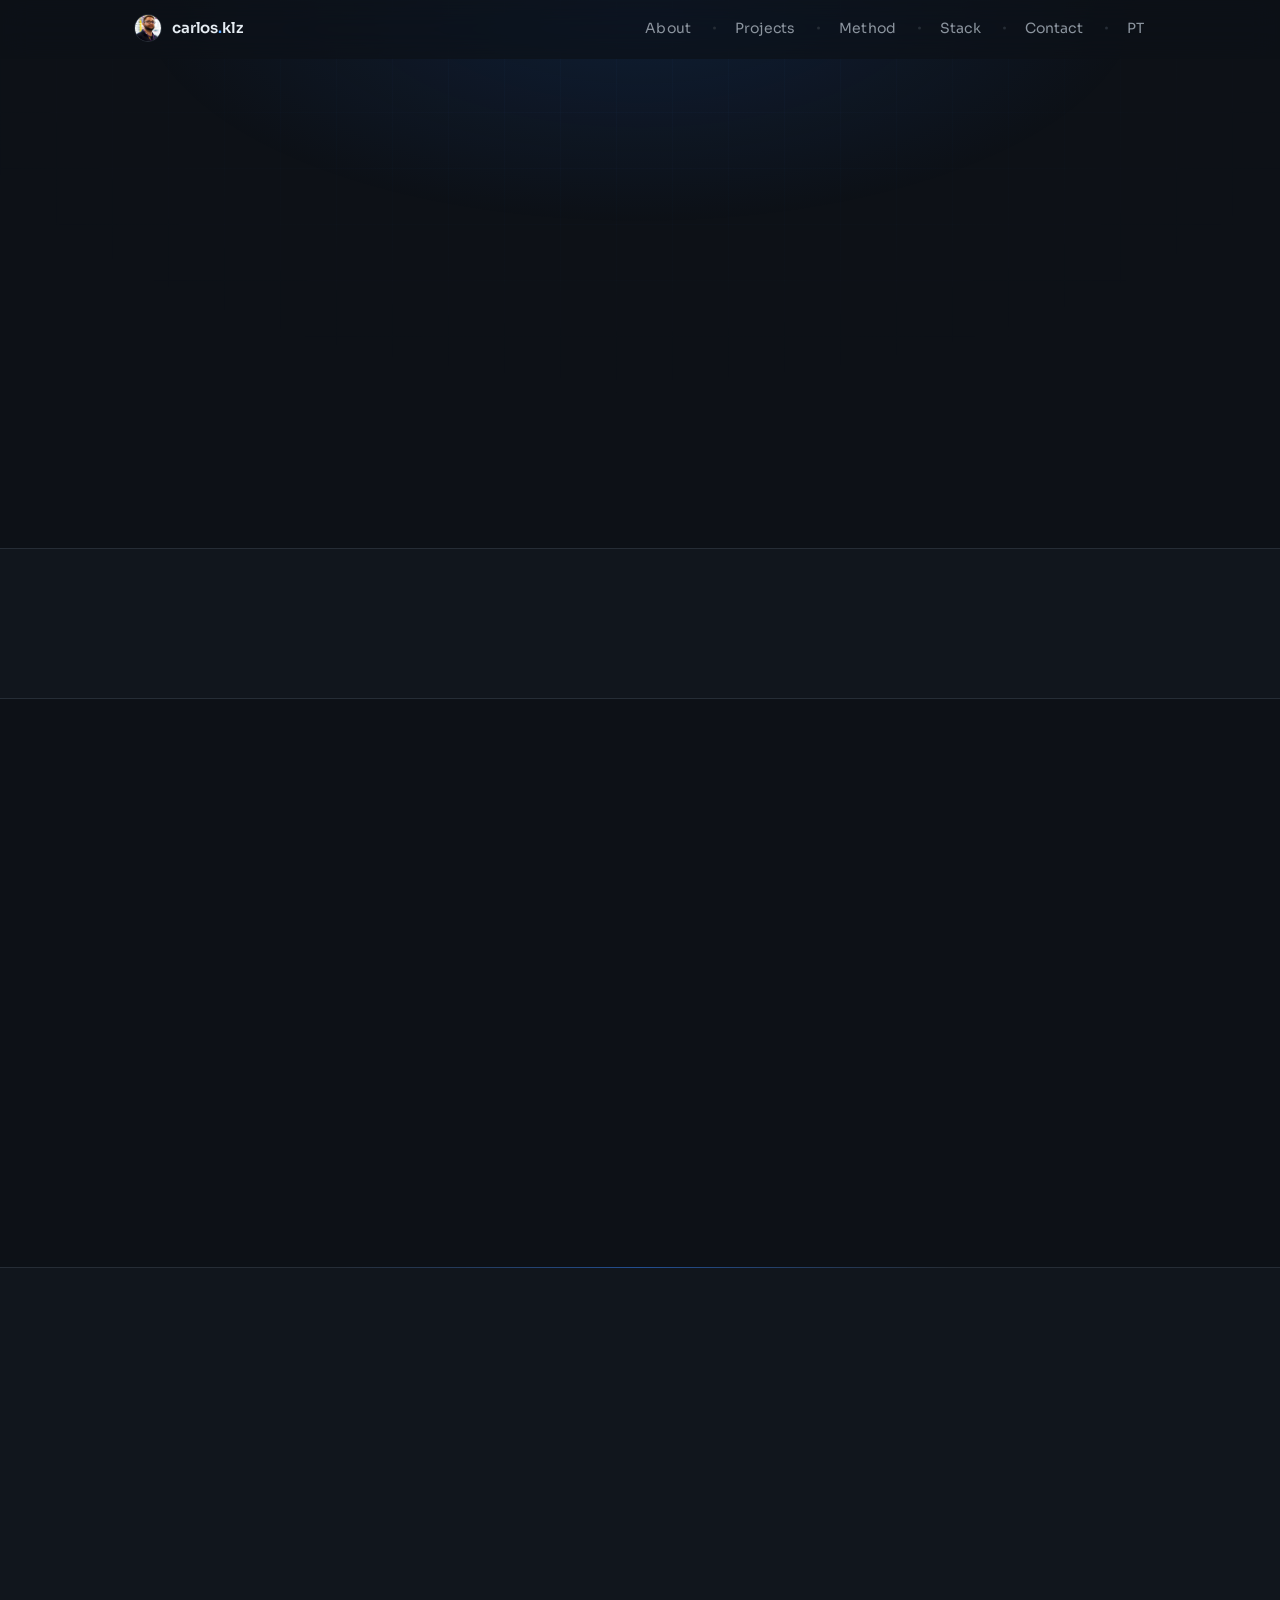
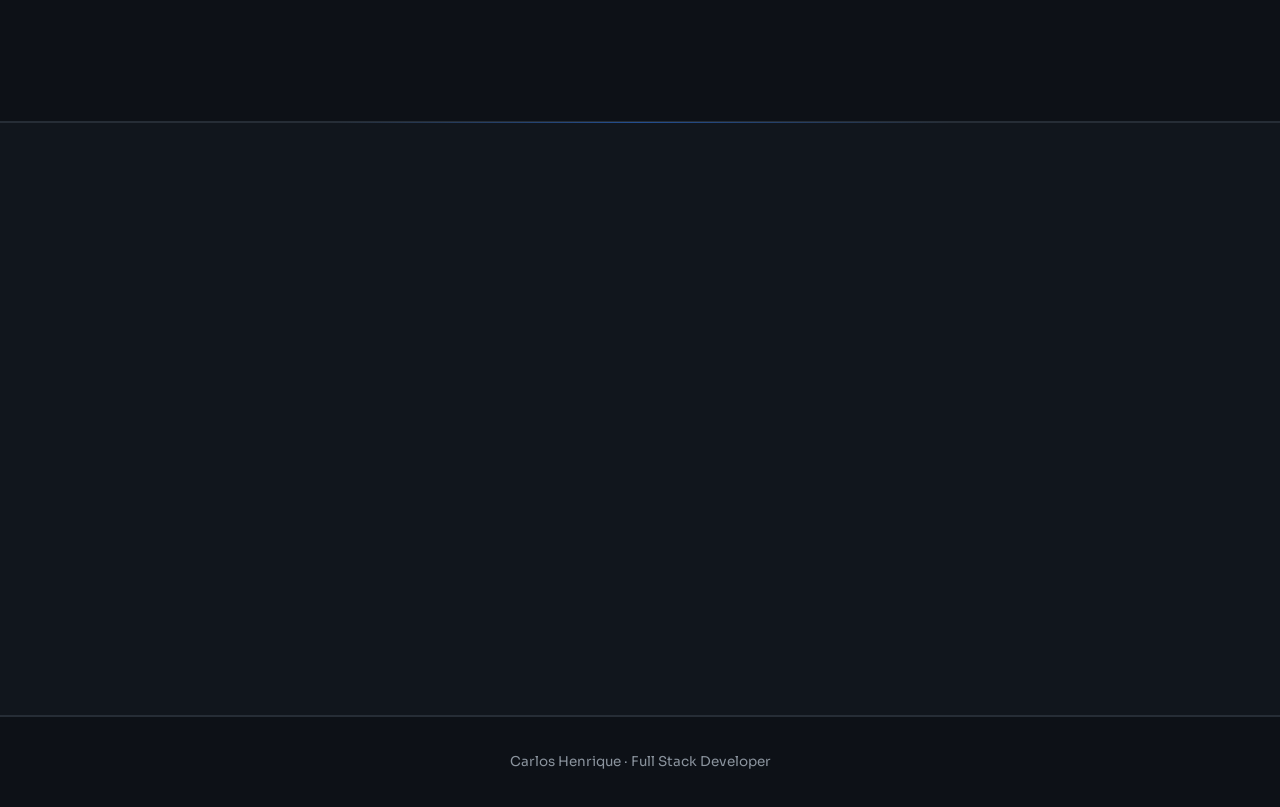
==== en/index.html @ 9f18e4cc "Open Graph, versao em ingles, secao de metodo e SEO Compartilhamento - Open Graph e Twitter Card em " ====
<!doctype html>
<html lang="en">
<head>
<meta charset="utf-8">
<meta name="viewport" content="width=device-width, initial-scale=1">
<title>Carlos Henrique — Full Stack Developer</title>
<meta name="description" content="Full stack developer and systems architect. Public-health indicator dashboards, citizen-service platforms for city halls and management systems in production.">
<link rel="canonical" href="https://kralluz.github.io/en/">
<link rel="alternate" hreflang="pt-BR" href="https://kralluz.github.io/">
<link rel="alternate" hreflang="en" href="https://kralluz.github.io/en/">
<link rel="alternate" hreflang="x-default" href="https://kralluz.github.io/">
<meta name="robots" content="index, follow, max-image-preview:large, max-snippet:-1">
<meta name="author" content="Carlos Henrique">
<meta name="keywords" content="full stack developer, TypeScript, React, NestJS, Prisma, PostgreSQL, React Native, govtech, public health software, multi-tenant, Brazil, remote">

<!-- compartilhamento: WhatsApp, LinkedIn, Slack, Telegram, X -->
<meta property="og:type" content="profile">
<meta property="og:site_name" content="Carlos Henrique">
<meta property="og:locale" content="en_US">
<meta property="og:locale:alternate" content="pt_BR">
<meta property="og:title" content="Carlos Henrique — Full Stack Developer">
<meta property="og:description" content="Full stack developer and systems architect. Public-health indicator dashboards, citizen-service platforms for city halls and management systems in production.">
<meta property="og:url" content="https://kralluz.github.io/en/">
<meta property="og:image" content="https://kralluz.github.io/assets/og.png">
<meta property="og:image:width" content="1200">
<meta property="og:image:height" content="630">
<meta property="og:image:alt" content="Carlos Henrique — Full Stack Developer">
<meta name="twitter:card" content="summary_large_image">
<meta name="twitter:title" content="Carlos Henrique — Full Stack Developer">
<meta name="twitter:description" content="Full stack developer and systems architect. Public-health indicator dashboards, citizen-service platforms for city halls and management systems in production.">
<meta name="twitter:image" content="https://kralluz.github.io/assets/og.png">

<link rel="icon" href="../assets/perfil.jpg">
<link rel="preconnect" href="https://fonts.googleapis.com">
<link rel="preconnect" href="https://fonts.gstatic.com" crossorigin>
<link href="https://fonts.googleapis.com/css2?family=Sora:wght@400;600;700&family=JetBrains+Mono:wght@400;500&display=swap" rel="stylesheet">
<link rel="stylesheet" href="../style.css">

<script type="application/ld+json">
{
  "@context": "https://schema.org",
  "@graph": [
    {
      "@type": "Person",
      "@id": "https://kralluz.github.io/#carlos",
      "name": "Carlos Henrique",
      "alternateName": "kralluz",
      "jobTitle": "Full Stack Developer",
      "description": "Full stack developer and systems architect. Builds public-health indicator dashboards, citizen-service platforms for city halls and financial management systems in production.",
      "url": "https://kralluz.github.io/en/",
      "image": "https://kralluz.github.io/assets/perfil.jpg",
      "sameAs": [
        "https://github.com/kralluz",
        "https://www.linkedin.com/in/carlosklz/",
        "https://www.instagram.com/klz.carlos/"
      ],
      "knowsLanguage": ["pt-BR", "en"],
      "knowsAbout": [
        "TypeScript", "React", "React Native", "Node.js", "NestJS", "Express",
        "Prisma", "PostgreSQL", "Expo", "Docker", "multi-tenant architecture",
        "financial systems", "digital public health", "govtech"
      ],
      "alumniOf": [
        { "@type": "EducationalOrganization", "name": "Kenzie Academy Brasil" },
        { "@type": "EducationalOrganization", "name": "Instituto Federal Goiano" }
      ]
    },
    {
      "@type": "WebSite",
      "@id": "https://kralluz.github.io/en/#site",
      "url": "https://kralluz.github.io/en/",
      "name": "Carlos Henrique — Portfolio",
      "description": "Full stack developer and systems architect. Public-health indicator dashboards, citizen-service platforms for city halls and management systems in production.",
      "inLanguage": "en",
      "author": { "@id": "https://kralluz.github.io/#carlos" }
    },
    {
      "@type": "ProfilePage",
      "@id": "https://kralluz.github.io/en/#pagina",
      "url": "https://kralluz.github.io/en/",
      "name": "Carlos Henrique — Full Stack Developer",
      "inLanguage": "en",
      "isPartOf": { "@id": "https://kralluz.github.io/en/#site" },
      "about": { "@id": "https://kralluz.github.io/#carlos" },
      "hasPart": [
        {
          "@type": "SoftwareApplication",
          "name": "Saude Brasil 360",
          "url": "https://kralluz.github.io/en/projects/saude-brasil-360.html",
          "description": "Calculates and proves the primary-care indicators required by the Brazilian Ministry of Health from each city hall's electronic health record.",
          "applicationCategory": "BusinessApplication",
          "operatingSystem": "Web",
          "author": { "@id": "https://kralluz.github.io/#carlos" }
        },
        {
          "@type": "SoftwareApplication",
          "name": "Atende Facil",
          "url": "https://kralluz.github.io/en/projects/atende-facil.html",
          "description": "Citizen-service platform for city halls: multi-channel WhatsApp, tickets with protocol, Kanban board and a visual service bot.",
          "applicationCategory": "BusinessApplication",
          "operatingSystem": "Web",
          "author": { "@id": "https://kralluz.github.io/#carlos" }
        },
        {
          "@type": "SoftwareApplication",
          "name": "Alcance",
          "url": "https://kralluz.github.io/en/projects/alcance.html",
          "description": "Contract and commission management for a benefits broker, with OCR-based billing import.",
          "applicationCategory": "BusinessApplication",
          "operatingSystem": "Web",
          "author": { "@id": "https://kralluz.github.io/#carlos" }
        },
        {
          "@type": "SoftwareApplication",
          "name": "Distribuicao Financeira",
          "url": "https://kralluz.github.io/en/projects/distribuicao-financeira.html",
          "description": "Offline-first Android personal budgeting app, published on Google Play.",
          "applicationCategory": "FinanceApplication",
          "operatingSystem": "Android",
          "author": { "@id": "https://kralluz.github.io/#carlos" }
        },
        {
          "@type": "SoftwareApplication",
          "name": "Eventa Pro",
          "url": "https://kralluz.github.io/en/projects/eventa-pro.html",
          "description": "Running-event sign-up platform with price tiers, payment, QR-code tickets and organiser payouts.",
          "applicationCategory": "BusinessApplication",
          "operatingSystem": "Web",
          "author": { "@id": "https://kralluz.github.io/#carlos" }
        },
        {
          "@type": "SoftwareApplication",
          "name": "CRM GetMoto",
          "url": "https://kralluz.github.io/en/projects/crm-getmoto.html",
          "description": "Motorcycle workshop management in the United Kingdom: work orders, stock, cash book and payroll.",
          "applicationCategory": "BusinessApplication",
          "operatingSystem": "Web",
          "author": { "@id": "https://kralluz.github.io/#carlos" }
        }
      ]
    }
  ]
}
</script>
</head>
<body>


<nav class="nav" id="nav">
  <div class="container nav-interno">
    <a class="nav-marca" href="#topo">
      <img src="../assets/perfil.jpg" alt="" width="28" height="28">
      <span>carlos<em>.</em>klz</span>
    </a>
    <ul class="nav-links">
      <li><a href="#sobre">About</a></li>
      <li><a href="#projetos">Projects</a></li>
      <li><a href="#metodo">Method</a></li>
      <li><a href="#stack">Stack</a></li>
      <li><a href="#contato">Contact</a></li>
      <li><a class="troca-idioma" href="../" hreflang="pt-BR">PT</a></li>
    </ul>
  </div>
  <div class="nav-progresso" id="progresso"></div>
</nav>

<!-- ícones SVG reutilizáveis: definidos uma vez, usados com <use> -->
<svg width="0" height="0" style="position:absolute" aria-hidden="true">
  <symbol id="i-seta" viewBox="0 0 24 24" fill="none" stroke="currentColor" stroke-width="2" stroke-linecap="round" stroke-linejoin="round">
    <path d="M5 12h14M13 6l6 6-6 6"/>
  </symbol>
  <symbol id="i-github" viewBox="0 0 24 24" fill="currentColor">
    <path d="M12 .5C5.37.5 0 5.87 0 12.5c0 5.3 3.44 9.8 8.21 11.39.6.11.82-.26.82-.58v-2.03c-3.34.73-4.04-1.61-4.04-1.61-.55-1.39-1.33-1.76-1.33-1.76-1.09-.75.08-.73.08-.73 1.2.09 1.84 1.24 1.84 1.24 1.07 1.834 2.81 1.304 3.5.997.11-.776.42-1.305.76-1.605-2.67-.3-5.47-1.335-5.47-5.94 0-1.31.47-2.38 1.24-3.22-.12-.3-.54-1.52.12-3.17 0 0 1.01-.32 3.3 1.23a11.5 11.5 0 016 0c2.29-1.55 3.3-1.23 3.3-1.23.66 1.65.24 2.87.12 3.17.77.84 1.24 1.91 1.24 3.22 0 4.61-2.81 5.63-5.49 5.93.43.37.82 1.1.82 2.22v3.29c0 .32.21.7.82.58A12.01 12.01 0 0024 12.5C24 5.87 18.63.5 12 .5z"/>
  </symbol>
  <symbol id="i-linkedin" viewBox="0 0 24 24" fill="currentColor">
    <path d="M20.45 20.45h-3.56v-5.57c0-1.33-.03-3.04-1.85-3.04-1.85 0-2.14 1.45-2.14 2.94v5.67H9.35V9h3.41v1.56h.05c.48-.9 1.63-1.85 3.36-1.85 3.6 0 4.27 2.37 4.27 5.45v6.29zM5.34 7.43a2.06 2.06 0 110-4.13 2.06 2.06 0 010 4.13zM7.12 20.45H3.55V9h3.57v11.45zM22.22 0H1.77C.79 0 0 .77 0 1.72v20.56C0 23.23.79 24 1.77 24h20.45c.98 0 1.78-.77 1.78-1.72V1.72C24 .77 23.2 0 22.22 0z"/>
  </symbol>
  <symbol id="i-instagram" viewBox="0 0 24 24" fill="none" stroke="currentColor" stroke-width="2">
    <rect x="2" y="2" width="20" height="20" rx="5"/>
    <circle cx="12" cy="12" r="4"/>
    <circle cx="17.5" cy="6.5" r="1.2" fill="currentColor" stroke="none"/>
  </symbol>
</svg>


<!-- ==================== TOPO ==================== -->
<header class="hero" id="topo">
  <div class="container hero-grid">

    <div class="hero-texto revelar">
      <p class="hero-sup">Available for remote work</p>
      <h1>Carlos Henrique</h1>
      <p class="hero-cargo">Full Stack Developer · Systems architect</p>
      <p class="hero-frase">
        From the database to the layout. I turn noise into numbers, and numbers into decisions.
      </p>

      <div class="hero-acoes">
        <a class="btn btn-primario" href="#projetos">
          See projects
          <svg class="ico"><use href="#i-seta"/></svg>
        </a>
        <a class="btn" href="https://github.com/kralluz" target="_blank" rel="noopener">
          <svg class="ico"><use href="#i-github"/></svg>
          GitHub
        </a>
        <a class="btn" href="https://www.linkedin.com/in/carlosklz/" target="_blank" rel="noopener">
          <svg class="ico"><use href="#i-linkedin"/></svg>
          LinkedIn
        </a>
      </div>
    </div>

    <div class="hero-foto revelar" data-atraso="150">
      <div class="foto-moldura">
        <img src="../assets/perfil.jpg" alt="Carlos Henrique" width="230" height="230">
      </div>
      <span class="ponto-status" title="Available for work"></span>
    </div>

  </div>
</header>


<main>

  <!-- ==================== NÚMEROS ==================== -->
  <section class="faixa-numeros">
    <div class="container numeros">
      <div class="numero revelar">
        <strong data-contar="5416">0</strong>
        <span>commits</span>
      </div>
      <div class="numero revelar" data-atraso="100">
        <strong data-contar="3818">0</strong>
        <span>contributions in the last year</span>
      </div>
      <div class="numero revelar" data-atraso="200">
        <strong data-contar="57" data-sufixo="%">0</strong>
        <span>of repositories in TypeScript</span>
      </div>
      <div class="numero revelar" data-atraso="300">
        <strong data-contar="6">0</strong>
        <span>products in production</span>
      </div>
    </div>
  </section>


  <!-- ==================== SOBRE ==================== -->
  <section class="secao" id="sobre">
    <div class="container">
      <h2 class="revelar"><span class="num-secao">01</span>About</h2>
      <div class="sobre-grid">
        <div class="revelar">
          <p>
            I build products that run in production and get used every day — public-health indicator
            dashboards across dozens of municipalities, citizen-service platforms sold to city
            halls, and financial and contract management systems.
          </p>
          <p>
            I work across every layer: database modelling, API, frontend, mobile and deployment.
            What interests me is not the pretty screen on its own, it is the whole path — from
            the raw record arriving out of a government system to the decision someone makes
            looking at a number.
          </p>
        </div>
        <ul class="lista-marcada revelar" data-atraso="120">
          <li>Full Stack programme at <strong>Kenzie Academy Brasil</strong> (2023)</li>
          <li>BSc in <strong>Information Systems</strong> — Instituto Federal Goiano</li>
          <li>Integration with <strong>Brazilian public-health systems</strong></li>
          <li>Institutional systems for healthcare and public administration</li>
          <li>TypeScript end to end</li>
        </ul>
      </div>
    </div>
  </section>


  <!-- ==================== PROJETOS ==================== -->
  <section class="secao secao-alt" id="projetos">
    <div class="container">
      <h2 class="revelar"><span class="num-secao">02</span>Projects</h2>
      <p class="secao-sub revelar">
        Products in production. Most of them live in private client repositories.
      </p>

      <div class="projetos">

        <a class="projeto revelar" href="projects/saude-brasil-360.html">
          <span class="projeto-num">01</span>
          <div class="projeto-topo">
            <h3>Saúde Brasil 360</h3>
            <span class="etiqueta">public health</span>
          </div>
          <p class="projeto-problema">
            <strong>The problem:</strong> federal primary-care funding depends on indicators each
            municipality must calculate and prove — and the data arrived too late, too
            aggregated.
          </p>
          <p>
            Computes the Ministry of Health's official indicators from each city hall's
            electronic health record, produces named patient lists for outreach and issues the
            official public-health billing documents.
          </p>
          <p class="mini-numeros">598 endpoints · 92 tables · 30+ modules</p>
          <ul class="stack"><li>React</li><li>TypeScript</li><li>Express</li><li>Prisma</li><li>PostgreSQL</li></ul>
          <span class="projeto-link">See details <svg class="ico"><use href="#i-seta"/></svg></span>
        </a>

        <a class="projeto revelar" data-atraso="80" href="projects/atende-facil.html">
          <span class="projeto-num">02</span>
          <div class="projeto-topo">
            <h3>Atende Fácil</h3>
            <span class="etiqueta">citizen services</span>
          </div>
          <p class="projeto-problema">
            <strong>The problem:</strong> a citizen messages the city hall's WhatsApp and the request
            dies inside the conversation — no protocol, no deadline, no owner.
          </p>
          <p>
            Brings the organisation's several WhatsApp numbers, the formal ticket with protocol, a
            bot built on screen and the portal where citizens track requests without signing in
            into one panel. Multi-organisation from the ground up, isolated at the database level.
          </p>
          <p class="mini-numeros">293 endpoints · 66 tables · 25 modules</p>
          <ul class="stack"><li>React</li><li>TypeScript</li><li>Express</li><li>Prisma</li><li>React Flow</li></ul>
          <span class="projeto-link">See details <svg class="ico"><use href="#i-seta"/></svg></span>
        </a>

        <a class="projeto revelar" data-atraso="160" href="projects/alcance.html">
          <span class="projeto-num">03</span>
          <div class="projeto-topo">
            <h3>Alcance</h3>
            <span class="etiqueta">commercial management</span>
          </div>
          <p class="projeto-problema">
            <strong>The problem:</strong> every supplier sends billing in a different layout — Excel,
            PDF, sometimes a photo of a screen — and someone retypes all of it by hand.
          </p>
          <p>
            An import that reads the file with OCR, learns each supplier's layout and matches every
            row to the right contract. Splits commission across several reps with cents that add
            up, and watches the portfolio on its own by email.
          </p>
          <p class="mini-numeros">91 endpoints · 26 tables · 15 modules</p>
          <ul class="stack"><li>React</li><li>TypeScript</li><li>Express</li><li>Prisma</li><li>Tesseract</li></ul>
          <span class="projeto-link">See details <svg class="ico"><use href="#i-seta"/></svg></span>
        </a>

        <a class="projeto revelar" data-atraso="240" href="projects/distribuicao-financeira.html">
          <span class="projeto-num">04</span>
          <div class="projeto-topo">
            <h3>Distribuição Financeira</h3>
            <span class="etiqueta">mobile</span>
            <span class="selo-loja">On Google Play</span>
          </div>
          <p class="projeto-problema">
            <strong>The problem:</strong> people who budget in a spreadsheet quit in the third week —
            and the expense gets entered on the bus, with no signal.
          </p>
          <p>
            An app that splits the month's income across user-defined categories, tracks debts and
            closes each month into a snapshot that never changes. Works offline and syncs when the
            connection returns, without duplicating entries.
          </p>
          <p class="mini-numeros">73 endpoints · 25 tables · 24 screens</p>
          <ul class="stack"><li>React Native</li><li>Expo</li><li>NestJS</li><li>Prisma</li><li>SQLite</li></ul>
          <span class="projeto-link">See details <svg class="ico"><use href="#i-seta"/></svg></span>
        </a>

        <a class="projeto revelar" data-atraso="320" href="projects/eventa-pro.html">
          <span class="projeto-num">05</span>
          <div class="projeto-topo">
            <h3>Eventa Pro</h3>
            <span class="etiqueta">events</span>
          </div>
          <p class="projeto-problema">
            <strong>The problem:</strong> race organisers run sign-ups through a form and take payment
            by hand — no ticket, no seat control, checking names on printed paper at the start
            line.
          </p>
          <p>
            Date-based price tiers, coupons, payment by instant transfer or card, and a QR-code
            ticket for check-in. After the race, results and certificate. The seat is held inside
            a transaction, so two people never take the last one.
          </p>
          <p class="mini-numeros">143 endpoints · 19 tables · 71 screens</p>
          <ul class="stack"><li>React 19</li><li>NestJS</li><li>Prisma</li><li>PostgreSQL</li><li>Tailwind</li></ul>
          <span class="projeto-link">See details <svg class="ico"><use href="#i-seta"/></svg></span>
        </a>

        <a class="projeto revelar" data-atraso="400" href="projects/crm-getmoto.html">
          <span class="projeto-num">06</span>
          <div class="projeto-topo">
            <h3>CRM GetMoto</h3>
            <span class="etiqueta">management</span>
          </div>
          <p class="projeto-problema">
            <strong>The problem:</strong> work orders, stock and payroll in separate places, none of
            them talking to the cash book — nobody knew what the month actually closed at.
          </p>
          <p>
            Motorcycle workshop management running in the United Kingdom. The work order adds parts
            and labour, deducts stock and posts to the cash book in the same transaction; payroll
            computes overtime and advances in whole pence, with no rounding.
          </p>
          <p class="mini-numeros">96 endpoints · 18 tables · 19 modules</p>
          <ul class="stack"><li>React 19</li><li>TypeScript</li><li>Express</li><li>Prisma</li><li>Ant Design</li></ul>
          <span class="projeto-link">See details <svg class="ico"><use href="#i-seta"/></svg></span>
        </a>

      </div>
    </div>
  </section>


  <!-- ==================== COMO EU TRABALHO ==================== -->
  <section class="secao" id="metodo">
    <div class="container">
      <h2 class="revelar"><span class="num-secao">03</span>How I work</h2>
      <p class="secao-sub revelar">
        Four decisions no client asked for, repeated across projects that never met each other.
      </p>

      <div class="metodo">

        <article class="principio revelar">
          <span class="principio-num">01</span>
          <h3>Money is never a fractional number</h3>
          <p>
            Floating point loses cents, and a wrong cent in payroll is a labour dispute. I store
            amounts as <strong>integers</strong> and percentages as <strong>basis
            points</strong>, from the database to the screen.
          </p>
          <p class="principio-onde">
            Cents in Distribuição Financeira and Eventa Pro · pence as BigInt in GetMoto ·
            basis points in Alcance
          </p>
        </article>

        <article class="principio revelar" data-atraso="80">
          <span class="principio-num">02</span>
          <h3>The past does not get rewritten</h3>
          <p>
            Changing a rule today cannot alter what already closed. The period result is
            <strong>frozen into an immutable snapshot</strong>, and cancelling posts an opposite
            entry instead of deleting the original.
          </p>
          <p class="principio-onde">
            Per-period snapshots in Saúde Brasil 360 and Distribuição Financeira · reversal entries
            in GetMoto · fee frozen at payment time in Eventa Pro
          </p>
        </article>

        <article class="principio revelar" data-atraso="160">
          <span class="principio-num">03</span>
          <h3>The server does not trust the client</h3>
          <p>
            A value arriving from outside is input, not truth. Totals are
            <strong>recomputed on the server</strong> at write time, and who can see what is
            resolved from the authenticated user — never from a request parameter.
          </p>
          <p class="principio-onde">
            Recalculation on import confirmation in Alcance · tenant scope in middleware in Atende
            Fácil · price rebuilt at checkout in Eventa Pro
          </p>
        </article>

        <article class="principio revelar" data-atraso="240">
          <span class="principio-num">04</span>
          <h3>The rule that cannot fail lives in the database</h3>
          <p>
            Under real concurrency, an application-level check loses. One seat, one open ticket per
            conversation, one live bot execution: the real guarantee is a
            <strong>transaction, a partial unique index and a trigger</strong>.
          </p>
          <p class="principio-onde">
            Hand-written partial indexes in Atende Fácil · seat hold inside a transaction in Eventa
            Pro · append-only history through a trigger
          </p>
        </article>

      </div>
    </div>
  </section>


  <!-- ==================== STACK ==================== -->
  <section class="secao" id="stack">
    <div class="container">
      <h2 class="revelar"><span class="num-secao">04</span>Stack</h2>
      <p class="secao-sub revelar">What I actually use day to day, not a list of everything I have seen.</p>

      <div class="stack-grid">
        <div class="stack-bloco revelar">
          <h3>Language</h3>
          <ul class="stack stack-icones">
            <li>
              <img src="../assets/tec/typescript.svg" alt="" width="28" height="28" loading="lazy">
              TypeScript
            </li>
            <li>
              <img src="../assets/tec/javascript.svg" alt="" width="28" height="28" loading="lazy">
              JavaScript
            </li>
          </ul>
        </div>
        <div class="stack-bloco revelar" data-atraso="70">
          <h3>Frontend</h3>
          <ul class="stack stack-icones">
            <li>
              <img src="../assets/tec/react.svg" alt="" width="28" height="28" loading="lazy">
              React
            </li>
            <li>
              <img src="../assets/tec/vite.svg" alt="" width="28" height="28" loading="lazy">
              Vite
            </li>
            <li>
              <img src="../assets/tec/nextjs.svg" alt="" width="28" height="28" loading="lazy">
              Next.js
            </li>
            <li>
              <img src="../assets/tec/antdesign.svg" alt="" width="28" height="28" loading="lazy">
              Ant Design
            </li>
            <li>
              <img src="../assets/tec/reactquery.svg" alt="" width="28" height="28" loading="lazy">
              TanStack Query
            </li>
            <li>
              <img src="../assets/tec/tailwind.svg" alt="" width="28" height="28" loading="lazy">
              TailwindCSS
            </li>
          </ul>
        </div>
        <div class="stack-bloco revelar" data-atraso="140">
          <h3>Backend</h3>
          <ul class="stack stack-icones">
            <li>
              <img src="../assets/tec/nodejs.svg" alt="" width="28" height="28" loading="lazy">
              Node.js
            </li>
            <li>
              <img src="../assets/tec/nestjs.svg" alt="" width="28" height="28" loading="lazy">
              NestJS
            </li>
            <li>
              <img src="../assets/tec/express.svg" alt="" width="28" height="28" loading="lazy">
              Express
            </li>
            <li>
              <img src="../assets/tec/prisma.svg" alt="" width="28" height="28" loading="lazy">
              Prisma
            </li>
          </ul>
        </div>
        <div class="stack-bloco revelar" data-atraso="210">
          <h3>Mobile</h3>
          <ul class="stack stack-icones">
            <li>
              <img src="../assets/tec/react.svg" alt="" width="28" height="28" loading="lazy">
              React Native
            </li>
            <li>
              <img src="../assets/tec/expo.svg" alt="" width="28" height="28" loading="lazy">
              Expo
            </li>
          </ul>
        </div>
        <div class="stack-bloco revelar" data-atraso="280">
          <h3>Data</h3>
          <ul class="stack stack-icones">
            <li>
              <img src="../assets/tec/postgresql.svg" alt="" width="28" height="28" loading="lazy">
              PostgreSQL
            </li>
          </ul>
        </div>
        <div class="stack-bloco revelar" data-atraso="350">
          <h3>Testing &amp; Infra</h3>
          <ul class="stack stack-icones">
            <li>
              <img src="../assets/tec/vitest.svg" alt="" width="28" height="28" loading="lazy">
              Vitest
            </li>
            <li>
              <img src="../assets/tec/jest.svg" alt="" width="28" height="28" loading="lazy">
              Jest
            </li>
            <li>
              <img src="../assets/tec/docker.svg" alt="" width="28" height="28" loading="lazy">
              Docker
            </li>
            <li>
              <img src="../assets/tec/vercel.svg" alt="" width="28" height="28" loading="lazy">
              Vercel
            </li>
            <li>
              <img src="../assets/tec/jwt.svg" alt="" width="28" height="28" loading="lazy">
              JWT
            </li>
            <li>
              <img src="../assets/tec/swagger.svg" alt="" width="28" height="28" loading="lazy">
              Swagger
            </li>
          </ul>
        </div>
      </div>
    </div>
  </section>


  <!-- ==================== CONTATO ==================== -->
  <section class="secao secao-alt" id="contato">
    <div class="container centro">
      <h2 class="revelar"><span class="num-secao">05</span>Let us talk</h2>
      <p class="secao-sub revelar">Available for projects and opportunities. I reply quickly.</p>
      <div class="hero-acoes centralizado revelar" data-atraso="100">
        <a class="btn btn-primario" href="https://www.linkedin.com/in/carlosklz/" target="_blank" rel="noopener">
          <svg class="ico"><use href="#i-linkedin"/></svg>
          LinkedIn
        </a>
        <a class="btn" href="https://github.com/kralluz" target="_blank" rel="noopener">
          <svg class="ico"><use href="#i-github"/></svg>
          GitHub
        </a>
        <a class="btn" href="https://www.instagram.com/klz.carlos/" target="_blank" rel="noopener">
          <svg class="ico"><use href="#i-instagram"/></svg>
          Instagram
        </a>
      </div>
    </div>
  </section>

</main>

<footer>
  <div class="container">
    <p>Carlos Henrique · Full Stack Developer</p>
  </div>
</footer>

<script src="../script.js"></script>
</body>
</html>
---- style.css ----
/* =========================================================================
   Portfolio — Carlos Henrique
   CSS simples e comentado, feito para ser editado aos poucos.
   Para mudar as cores, mexa so no bloco :root abaixo.
   ========================================================================= */

:root {
  /* cores — mude aqui e o site inteiro acompanha */
  --fundo:        #0d1117;   /* fundo principal */
  --fundo-alt:    #11161d;   /* fundo das secoes alternadas */
  --cartao:       #161b22;   /* fundo dos cards */
  --borda:        #262d36;
  --texto:        #e6edf3;
  --texto-fraco:  #8b949e;   /* textos secundarios */
  --destaque:     #58a6ff;   /* azul dos links e acentos */
  --destaque-esc: #1f6feb;

  /* medidas */
  --largura:      1060px;    /* largura maxima do conteudo */
  --raio:         10px;      /* arredondamento das bordas */
}

* { box-sizing: border-box; }

html { scroll-behavior: smooth; }

body {
  margin: 0;
  background: var(--fundo);
  color: var(--texto);
  font: 16px/1.7 -apple-system, BlinkMacSystemFont, "Segoe UI", Roboto,
        "Helvetica Neue", Arial, sans-serif;
  -webkit-font-smoothing: antialiased;
}

.container {
  max-width: var(--largura);
  margin: 0 auto;
  padding: 0 24px;
}

.centro { text-align: center; }

a { color: var(--destaque); }


/* ============================ TOPO ============================ */

.hero {
  padding: 100px 0 80px;
  border-bottom: 1px solid var(--borda);
  /* brilho sutil atras do titulo */
  background:
    radial-gradient(720px 320px at 50% 0%, rgba(31,111,235,.14), transparent 70%);
}

.hero-sup {
  margin: 0 0 12px;
  color: var(--texto-fraco);
  font-size: 13px;
  letter-spacing: .12em;
  text-transform: uppercase;
}

.hero h1 {
  margin: 0;
  font-size: clamp(38px, 7vw, 62px);
  line-height: 1.1;
  letter-spacing: -.02em;
}

.hero-cargo {
  margin: 10px 0 0;
  font-size: clamp(16px, 2.4vw, 19px);
  color: var(--destaque);
}

.hero-frase {
  margin: 26px 0 0;
  max-width: 620px;
  font-size: clamp(17px, 2.6vw, 21px);
  line-height: 1.5;
  color: var(--texto-fraco);
}

.hero-acoes {
  margin-top: 36px;
  display: flex;
  flex-wrap: wrap;
  gap: 12px;
}

.btn {
  display: inline-block;
  padding: 11px 22px;
  border: 1px solid var(--borda);
  border-radius: var(--raio);
  background: var(--cartao);
  color: var(--texto);
  font-size: 14.5px;
  text-decoration: none;
  transition: border-color .18s, transform .18s;
}

.btn:hover {
  border-color: var(--destaque);
  transform: translateY(-2px);
}

.btn-primario {
  background: var(--destaque-esc);
  border-color: var(--destaque-esc);
  color: #fff;
}


/* ========================== NUMEROS ========================== */

.faixa-numeros {
  border-bottom: 1px solid var(--borda);
  background: var(--fundo-alt);
}

.numeros {
  display: grid;
  grid-template-columns: repeat(4, 1fr);
  gap: 20px;
  padding-top: 34px;
  padding-bottom: 34px;
}

.numero { text-align: center; }

.numero strong {
  display: block;
  font-size: clamp(24px, 4vw, 32px);
  color: var(--destaque);
  letter-spacing: -.02em;
}

.numero span {
  display: block;
  margin-top: 4px;
  font-size: 13px;
  color: var(--texto-fraco);
}


/* ========================== SECOES ========================== */

.secao { padding: 84px 0; }

.secao-alt {
  background: var(--fundo-alt);
  border-top: 1px solid var(--borda);
  border-bottom: 1px solid var(--borda);
}

.secao h2 {
  margin: 0 0 8px;
  font-size: clamp(26px, 4vw, 34px);
  letter-spacing: -.02em;
}

.secao-sub {
  margin: 0 0 40px;
  color: var(--texto-fraco);
  font-size: 15.5px;
}


/* =========================== SOBRE =========================== */

.sobre-grid {
  display: grid;
  grid-template-columns: 1.3fr 1fr;
  gap: 48px;
  align-items: start;
}

.sobre-grid p { margin: 0 0 18px; }

.lista-marcada {
  margin: 0;
  padding: 0;
  list-style: none;
}

.lista-marcada li {
  position: relative;
  padding-left: 22px;
  margin-bottom: 12px;
  font-size: 15px;
  color: var(--texto-fraco);
}

/* marcador proprio, em vez do bullet padrao */
.lista-marcada li::before {
  content: "";
  position: absolute;
  left: 0;
  top: 11px;
  width: 6px;
  height: 6px;
  border-radius: 50%;
  background: var(--destaque);
}

.lista-marcada strong { color: var(--texto); }


/* ========================== PROJETOS ========================== */

.projetos {
  display: grid;
  grid-template-columns: repeat(2, 1fr);
  gap: 20px;
}

.projeto {
  background: var(--cartao);
  border: 1px solid var(--borda);
  border-radius: var(--raio);
  padding: 26px;
  transition: border-color .18s, transform .18s;
}

.projeto:hover {
  border-color: var(--destaque-esc);
  transform: translateY(-3px);
}

.projeto-topo {
  display: flex;
  align-items: baseline;
  justify-content: space-between;
  gap: 12px;
  margin-bottom: 14px;
}

.projeto h3 {
  margin: 0;
  font-size: 18px;
  letter-spacing: -.01em;
}

.etiqueta {
  flex-shrink: 0;
  padding: 3px 10px;
  border: 1px solid var(--borda);
  border-radius: 20px;
  font-size: 11px;
  color: var(--texto-fraco);
  text-transform: lowercase;
}

.projeto p {
  margin: 0 0 14px;
  font-size: 14.5px;
  color: var(--texto-fraco);
}

/* o paragrafo do problema ganha destaque — e o que prende a leitura */
.projeto-problema {
  padding-left: 14px;
  border-left: 2px solid var(--destaque-esc);
}

.projeto-problema strong { color: var(--texto); }


/* =========================== STACK =========================== */

/* lista de tecnologias em formato de chip */
ul.stack {
  display: flex;
  flex-wrap: wrap;
  gap: 7px;
  margin: 0;
  padding: 0;
  list-style: none;
}

ul.stack li {
  padding: 4px 11px;
  border: 1px solid var(--borda);
  border-radius: 6px;
  background: rgba(88,166,255,.06);
  font-size: 12.5px;
  color: var(--destaque);
  font-family: ui-monospace, "JetBrains Mono", Consolas, monospace;
}

.stack-grid {
  display: grid;
  grid-template-columns: repeat(3, 1fr);
  gap: 28px;
}

.stack-bloco h3 {
  margin: 0 0 12px;
  font-size: 13px;
  color: var(--texto-fraco);
  letter-spacing: .1em;
  text-transform: uppercase;
}


/* =========================== RODAPE =========================== */

footer {
  padding: 34px 0;
  border-top: 1px solid var(--borda);
  color: var(--texto-fraco);
  font-size: 13.5px;
  text-align: center;
}

footer p { margin: 0; }


/* ========================== RESPONSIVO ========================== */

@media (max-width: 860px) {
  .sobre-grid,
  .projetos    { grid-template-columns: 1fr; }
  .stack-grid  { grid-template-columns: repeat(2, 1fr); }
  .numeros     { grid-template-columns: repeat(2, 1fr); }
  .secao       { padding: 60px 0; }
  .hero        { padding: 70px 0 56px; }
}

@media (max-width: 480px) {
  .container   { padding: 0 18px; }
  .stack-grid  { grid-template-columns: 1fr; }
  .projeto     { padding: 20px; }
  .projeto-topo { flex-direction: column; align-items: flex-start; gap: 8px; }
}


/* =========================================================================
   ADIÇÕES: animações, foto, ícones e detalhes
   ========================================================================= */

/* --------------------- revelar na rolagem --------------------- */
/* estado inicial: deslocado e invisível. O JS adiciona .visivel */
.revelar {
  opacity: 0;
  transform: translateY(22px);
  transition: opacity .7s cubic-bezier(.22,.61,.36,1),
              transform .7s cubic-bezier(.22,.61,.36,1);
  will-change: opacity, transform;
}

.revelar.visivel {
  opacity: 1;
  transform: none;
}

/* quem pediu menos movimento no sistema vê tudo direto */
@media (prefers-reduced-motion: reduce) {
  .revelar { opacity: 1; transform: none; transition: none; }
  html { scroll-behavior: auto; }
}


/* --------------------- topo com foto --------------------- */
.hero-grid {
  display: grid;
  grid-template-columns: 1fr auto;
  gap: 56px;
  align-items: center;
}

.hero-foto {
  position: relative;
  flex-shrink: 0;
}

/* anel gradiente girando devagar ao redor da foto */
.foto-moldura {
  position: relative;
  width: 246px;
  height: 246px;
  border-radius: 50%;
  padding: 4px;
  background: conic-gradient(from 0deg,
              var(--destaque), #a371f7, #3fb950, var(--destaque));
  animation: girar 9s linear infinite;
}

@keyframes girar { to { transform: rotate(360deg); } }

.foto-moldura img {
  display: block;
  width: 100%;
  height: 100%;
  border-radius: 50%;
  object-fit: cover;
  border: 4px solid var(--fundo);
  /* compensa a rotação da moldura para a foto ficar parada */
  animation: girar 9s linear infinite reverse;
}

/* bolinha verde de "disponível" */
.ponto-status {
  position: absolute;
  right: 16px;
  bottom: 16px;
  width: 18px;
  height: 18px;
  border-radius: 50%;
  background: #3fb950;
  border: 3px solid var(--fundo);
  box-shadow: 0 0 0 0 rgba(63,185,80,.6);
  animation: pulsar 2.4s ease-out infinite;
}

@keyframes pulsar {
  0%   { box-shadow: 0 0 0 0 rgba(63,185,80,.55); }
  70%  { box-shadow: 0 0 0 12px rgba(63,185,80,0); }
  100% { box-shadow: 0 0 0 0 rgba(63,185,80,0); }
}


/* --------------------- ícones nos botões --------------------- */
.btn {
  display: inline-flex;
  align-items: center;
  gap: 9px;
}

.ico {
  width: 17px;
  height: 17px;
  flex-shrink: 0;
}

/* a seta do botão principal desliza no hover */
.btn-primario .ico { transition: transform .22s ease; }
.btn-primario:hover .ico { transform: translateX(4px); }

.hero-acoes.centralizado { justify-content: center; }


/* --------------------- números --------------------- */
/* tabular-nums evita o texto "pular" enquanto o contador roda */
.numero strong {
  font-variant-numeric: tabular-nums;
  font-feature-settings: "tnum";
}


/* --------------------- cards de projeto clicáveis --------------------- */
.projeto {
  position: relative;
  display: block;
  overflow: hidden;
  color: inherit;
  text-decoration: none;
}

/* halo que segue o cursor — as variáveis --mx/--my vêm do JS */
.projeto::before {
  content: "";
  position: absolute;
  inset: 0;
  background: radial-gradient(340px circle at var(--mx, 50%) var(--my, 0%),
              rgba(88,166,255,.09), transparent 60%);
  opacity: 0;
  transition: opacity .3s;
  pointer-events: none;
}

.projeto:hover::before { opacity: 1; }

.projeto h3 { transition: color .18s; }
.projeto:hover h3 { color: var(--destaque); }

.projeto-link {
  display: inline-flex;
  align-items: center;
  gap: 7px;
  margin-top: 16px;
  font-size: 13.5px;
  color: var(--destaque);
  opacity: .75;
  transition: opacity .2s, gap .2s;
}

.projeto:hover .projeto-link { opacity: 1; gap: 11px; }


/* --------------------- detalhes finos --------------------- */
/* linha de respiro no topo das seções alternadas */
.secao-alt { position: relative; }

.secao-alt::before {
  content: "";
  position: absolute;
  top: -1px; left: 50%;
  transform: translateX(-50%);
  width: min(620px, 80%);
  height: 1px;
  background: linear-gradient(90deg, transparent, var(--destaque-esc), transparent);
  opacity: .5;
}

/* seleção de texto com a cor da marca */
::selection {
  background: rgba(88,166,255,.28);
  color: #fff;
}

/* foco visível para quem navega por teclado */
a:focus-visible,
.btn:focus-visible {
  outline: 2px solid var(--destaque);
  outline-offset: 3px;
  border-radius: var(--raio);
}

/* barra de rolagem discreta */
::-webkit-scrollbar { width: 11px; }
::-webkit-scrollbar-track { background: var(--fundo); }
::-webkit-scrollbar-thumb {
  background: #2b333d;
  border-radius: 6px;
  border: 3px solid var(--fundo);
}
::-webkit-scrollbar-thumb:hover { background: #3a444f; }


/* --------------------- responsivo das adições --------------------- */
@media (max-width: 860px) {
  .hero-grid {
    grid-template-columns: 1fr;
    gap: 36px;
    text-align: center;
  }
  .hero-foto { order: -1; justify-self: center; }   /* foto vai para cima no celular */
  .hero-acoes { justify-content: center; }
  .hero-frase { margin-left: auto; margin-right: auto; }
  .foto-moldura { width: 168px; height: 168px; }
  .ponto-status { right: 10px; bottom: 10px; width: 15px; height: 15px; }
}


/* =========================================================================
   REFINO DE DESIGN
   tipografia, navegação, textura de fundo e hierarquia
   ========================================================================= */

/* ------------------------- tipografia ------------------------- */
:root {
  --fonte-titulo: 'Sora', -apple-system, BlinkMacSystemFont, 'Segoe UI', sans-serif;
  --fonte-mono:   'JetBrains Mono', ui-monospace, Consolas, monospace;
}

body { font-family: var(--fonte-titulo); }

h1, h2, h3 {
  font-family: var(--fonte-titulo);
  font-weight: 700;
}

.hero h1 { font-weight: 700; letter-spacing: -.035em; }

/* texto corrido um pouco mais leve que os títulos */
p, li { font-weight: 400; }

/* tudo que é "dado" usa monoespaçada — cria uma segunda voz no layout */
.hero-sup,
.num-secao,
.projeto-num,
.etiqueta,
.numero strong,
ul.stack li,
.fato span {
  font-family: var(--fonte-mono);
}


/* ------------------------- textura de fundo ------------------------- */
/* grade sutilíssima: dá profundidade sem chamar atenção */
body::before {
  content: "";
  position: fixed;
  inset: 0;
  z-index: 0;
  pointer-events: none;
  background-image:
    linear-gradient(rgba(88,166,255,.022) 1px, transparent 1px),
    linear-gradient(90deg, rgba(88,166,255,.022) 1px, transparent 1px);
  background-size: 56px 56px;
  /* desaparece nas bordas para não virar xadrez */
  mask-image: radial-gradient(ellipse 80% 60% at 50% 0%, #000 20%, transparent 75%);
}

body > * { position: relative; z-index: 1; }


/* ------------------------- navegação ------------------------- */
.nav {
  position: fixed;
  top: 0; left: 0; right: 0;
  z-index: 50;
  background: rgba(13,17,23,.72);
  backdrop-filter: blur(14px) saturate(140%);
  border-bottom: 1px solid transparent;
  transition: border-color .3s, background .3s;
}

/* a borda só aparece depois que a pessoa rola — JS adiciona .rolou */
.nav.rolou {
  border-bottom-color: var(--borda);
  background: rgba(13,17,23,.88);
}

.nav-interno {
  display: flex;
  align-items: center;
  justify-content: space-between;
  gap: 20px;
  padding-top: 14px;
  padding-bottom: 14px;
}

.nav-marca {
  display: inline-flex;
  align-items: center;
  gap: 10px;
  color: var(--texto);
  text-decoration: none;
  font-size: 15px;
  font-weight: 600;
  letter-spacing: -.01em;
}

.nav-marca img {
  border-radius: 50%;
  border: 1px solid var(--borda);
}

.nav-marca em { color: var(--destaque); font-style: normal; }

.nav-links {
  display: flex;
  gap: 28px;
  margin: 0;
  padding: 0;
  list-style: none;
}

.nav-links a {
  position: relative;
  color: var(--texto-fraco);
  font-size: 14px;
  text-decoration: none;
  padding: 4px 0;
  transition: color .2s;
}

.nav-links a:hover { color: var(--texto); }

/* sublinhado que cresce do centro */
.nav-links a::after {
  content: "";
  position: absolute;
  left: 50%; bottom: 0;
  width: 0; height: 1.5px;
  background: var(--destaque);
  transform: translateX(-50%);
  transition: width .26s cubic-bezier(.22,.61,.36,1);
}

.nav-links a:hover::after,
.nav-links a.ativo::after { width: 100%; }

.nav-links a.ativo { color: var(--destaque); }

/* barra fininha de progresso da leitura */
.nav-progresso {
  height: 2px;
  width: 0;
  background: linear-gradient(90deg, var(--destaque-esc), var(--destaque));
  transition: width .1s linear;
}

/* o conteúdo precisa começar abaixo da nav fixa */
.hero { padding-top: 150px; }


/* ------------------------- hierarquia das seções ------------------------- */
.secao h2 {
  display: flex;
  align-items: baseline;
  gap: 14px;
  margin-bottom: 10px;
}

/* numeração discreta antes do título */
.num-secao {
  font-size: 13px;
  font-weight: 500;
  color: var(--destaque);
  opacity: .7;
  letter-spacing: .06em;
}

/* linha que atravessa o resto da largura depois do título */
.secao h2::after {
  content: "";
  flex: 1;
  height: 1px;
  background: linear-gradient(90deg, var(--borda), transparent);
}

.centro h2 { justify-content: center; }
.centro h2::after { display: none; }


/* ------------------------- cards numerados ------------------------- */
.projeto-num {
  position: absolute;
  top: 20px;
  right: 22px;
  font-size: 42px;
  font-weight: 500;
  line-height: 1;
  color: var(--texto);
  opacity: .045;
  transition: opacity .25s, transform .25s;
  pointer-events: none;
}

.projeto:hover .projeto-num {
  opacity: .11;
  transform: translateY(-2px);
}

/* a etiqueta não pode colidir com o número */
.projeto-topo { padding-right: 46px; }


/* ------------------------- micro-interações ------------------------- */
/* chips de stack reagem individualmente */
ul.stack li { transition: border-color .2s, background .2s, transform .2s; }

.projeto:hover ul.stack li,
ul.stack li:hover {
  border-color: rgba(88,166,255,.35);
  background: rgba(88,166,255,.1);
}

ul.stack li:hover { transform: translateY(-2px); }

/* sombra suave nos cards ao passar o mouse */
.projeto:hover {
  box-shadow: 0 14px 40px -18px rgba(0,0,0,.75);
}

/* botões com brilho que atravessa no hover */
.btn { position: relative; overflow: hidden; }

.btn::after {
  content: "";
  position: absolute;
  top: 0; left: -80%;
  width: 55%; height: 100%;
  background: linear-gradient(90deg, transparent, rgba(255,255,255,.09), transparent);
  transform: skewX(-20deg);
  transition: left .55s cubic-bezier(.22,.61,.36,1);
}

.btn:hover::after { left: 130%; }

/* a moldura da foto ganha brilho quando o mouse chega perto */
.hero-foto:hover .foto-moldura {
  filter: drop-shadow(0 0 22px rgba(88,166,255,.28));
}

.foto-moldura { transition: filter .4s; }


/* ------------------------- responsivo da nav ------------------------- */
@media (max-width: 720px) {
  .nav-links { gap: 18px; }
  .nav-links a { font-size: 13px; }
  .nav-marca span { display: none; }   /* no celular fica só o avatar */
  .hero { padding-top: 120px; }
}

@media (max-width: 460px) {
  .nav-links { gap: 14px; }
  .projeto-num { font-size: 34px; top: 16px; right: 18px; }
}

/* a nav fixa cobriria o titulo ao clicar num link do menu — este recuo evita isso */
#sobre, #projetos, #stack, #contato { scroll-margin-top: 76px; }


/* =========================================================================
   RESPIRO ENTRE SEÇÕES
   As duas últimas seções somavam menos que uma tela, então clicar em "Stack"
   rolava até o fim e mostrava Contato junto — parecia que tinha pulado.
   Cada seção agora ocupa espaço suficiente para dominar a tela quando ativa.
   ========================================================================= */

.secao { padding: 110px 0; }

/* garante que cada seção tenha presença própria ao ser aberta pelo menu */
#stack   { min-height: 76vh; }
#contato { min-height: 66vh; display: flex; align-items: center; }

/* o contato é o fim da página: um pouco mais de ar embaixo */
#contato .container { width: 100%; }

/* separação visual extra entre stack e contato */
#stack { border-bottom: 1px solid var(--borda); }


/* ------------------------- menu com mais folga ------------------------- */
.nav-links { gap: 40px; }

/* área de clique maior que o texto — melhor no celular e no mouse */
.nav-links a {
  padding: 8px 2px;
  letter-spacing: .01em;
}

/* separador discreto entre os itens */
.nav-links li + li { position: relative; }

.nav-links li + li::before {
  content: "";
  position: absolute;
  left: -20px;
  top: 50%;
  transform: translateY(-50%);
  width: 3px;
  height: 3px;
  border-radius: 50%;
  background: var(--borda);
}


@media (max-width: 860px) {
  .secao   { padding: 78px 0; }
  #stack   { min-height: auto; }
  #contato { min-height: auto; display: block; }
}

@media (max-width: 720px) {
  .nav-links { gap: 26px; }
  .nav-links li + li::before { left: -14px; }
}




/* =========================================================================
   STACK COM LOGOS (Devicon — logos originais coloridos, arquivos locais)
   ========================================================================= */

ul.stack-icones {
  display: flex;
  flex-wrap: wrap;
  gap: 10px;
}

ul.stack-icones li {
  display: inline-flex;
  align-items: center;
  gap: 10px;
  padding: 9px 16px 9px 12px;
  font-family: var(--fonte-titulo);
  font-size: 14px;
  color: var(--texto);
  background: var(--cartao);
  border: 1px solid var(--borda);
  border-radius: 9px;
  transition: border-color .22s, background .22s, transform .22s, box-shadow .22s;
}

ul.stack-icones img {
  width: 28px;
  height: 28px;
  flex-shrink: 0;
  /* levemente dessaturado em repouso, cor cheia no hover */
  filter: saturate(.85);
  transition: transform .22s, filter .22s;
}

ul.stack-icones li:hover {
  border-color: #3d4754;
  background: #1c222b;
  transform: translateY(-2px);
  box-shadow: 0 8px 22px -12px rgba(0,0,0,.8);
}

ul.stack-icones li:hover img {
  filter: saturate(1.15);
  transform: scale(1.1);
}

/* entrada: cada logo aparece um pouco depois do anterior */
.stack-bloco.visivel ul.stack-icones img {
  animation: surgir-logo .55s cubic-bezier(.22,.61,.36,1) backwards;
}

@keyframes surgir-logo {
  from { opacity: 0; transform: scale(.5) rotate(-12deg); }
  to   { opacity: 1; transform: scale(1) rotate(0); }
}

.stack-bloco.visivel li:nth-child(1) img { animation-delay: .04s; }
.stack-bloco.visivel li:nth-child(2) img { animation-delay: .10s; }
.stack-bloco.visivel li:nth-child(3) img { animation-delay: .16s; }
.stack-bloco.visivel li:nth-child(4) img { animation-delay: .22s; }
.stack-bloco.visivel li:nth-child(5) img { animation-delay: .28s; }
.stack-bloco.visivel li:nth-child(6) img { animation-delay: .34s; }

/* alguns logos do Devicon sao escuros demais para fundo preto */
ul.stack-icones img[src*="nextjs"],
ul.stack-icones img[src*="vercel"],
ul.stack-icones img[src*="express"],
ul.stack-icones img[src*="prisma"] {
  filter: saturate(.85) invert(1) brightness(1.6);
}

ul.stack-icones li:hover img[src*="nextjs"],
ul.stack-icones li:hover img[src*="vercel"],
ul.stack-icones li:hover img[src*="express"],
ul.stack-icones li:hover img[src*="prisma"] {
  filter: invert(1) brightness(1.9);
}

.stack-grid { gap: 36px 30px; }

@media (prefers-reduced-motion: reduce) {
  .stack-bloco.visivel ul.stack-icones img { animation: none; }
}

/* linha de numeros dentro do card de projeto na home */
.mini-numeros {
  font-family: var(--fonte-mono);
  font-size: 12px !important;
  color: var(--destaque) !important;
  opacity: .75;
  margin-bottom: 14px !important;
}

/* selo do card: marca o projeto que ja esta publicado em loja */
.selo-loja {
  display: inline-flex;
  align-items: center;
  gap: 6px;
  padding: 3px 10px;
  font-size: 11px;
  font-weight: 500;
  letter-spacing: .04em;
  color: #3fb950;
  background: rgba(63, 185, 80, .1);
  border: 1px solid rgba(63, 185, 80, .3);
  border-radius: 999px;
  white-space: nowrap;
}

.selo-loja::before {
  content: "";
  width: 5px;
  height: 5px;
  border-radius: 50%;
  background: #3fb950;
}

/* com o selo de loja o cabecalho do card passa a ter tres itens:
   deixa quebrar em vez de espremer o titulo */
.projeto-topo { flex-wrap: wrap; }
.projeto-topo h3 { margin-right: auto; }


/* =========================================================================
   MOBILE — revisao completa
   A versao anterior so encolhia o desktop. Aqui o celular ganha
   proporcao, area de toque e ritmo proprios.
   Ordem: base -> tablet (860) -> celular (620) -> celular pequeno (400)
   ========================================================================= */

/* ---------------------- base para toque ---------------------- */
html {
  -webkit-text-size-adjust: 100%;   /* iOS nao aumenta a fonte ao girar */
  scroll-behavior: smooth;
}

body { overflow-x: hidden; }        /* nada empurra a pagina de lado */

/* nenhuma imagem estoura a largura da tela */
img, svg { max-width: 100%; }

/* respeita o recorte da camera e a barra de gestos */
.nav-interno { padding-left: max(24px, env(safe-area-inset-left));
               padding-right: max(24px, env(safe-area-inset-right)); }

/* toque nao pisca em cinza no Android */
a, button { -webkit-tap-highlight-color: transparent; }


/* =========================== TABLET =========================== */
@media (max-width: 860px) {

  /* a nav vira uma barra mais compacta, com os links centralizados */
  .nav-interno { padding-top: 10px; padding-bottom: 10px; }

  /* respiro entre secoes proporcional a tela, nao fixo */
  .secao { padding: clamp(52px, 9vw, 78px) 0; }

  /* o titulo de secao ocupa menos espaco vertical */
  .secao h2 { margin-bottom: 10px; }
}


/* =========================== CELULAR =========================== */
@media (max-width: 620px) {

  /* ---- tipografia: escala fluida em vez de saltos ---- */
  .hero h1        { font-size: clamp(34px, 11vw, 46px); line-height: 1.05; }
  .hero-cargo     { font-size: clamp(14px, 4vw, 16px); }
  .hero-frase     { font-size: clamp(15px, 4.4vw, 18px); }
  .secao h2       { font-size: clamp(23px, 6.6vw, 30px); }
  .secao-sub      { font-size: 14.5px; }

  /* ---- hero ---- */
  .hero { padding: 104px 0 44px; }
  .foto-moldura { width: 140px; height: 140px; }
  .ponto-status { right: 6px; bottom: 6px; width: 13px; height: 13px; }

  /* botoes lado a lado em duas colunas: alvo grande sem virar lista */
  .hero-acoes {
    display: grid;
    grid-template-columns: 1fr 1fr;
    gap: 10px;
  }
  /* o primeiro botao (acao principal) ocupa a linha inteira */
  .hero-acoes .btn-primario { grid-column: 1 / -1; }

  .btn {
    justify-content: center;
    min-height: 46px;            /* area de toque confortavel */
    padding: 12px 18px;
    font-size: 14px;
  }

  /* ---- faixa de numeros ---- */
  .numeros { gap: 1px; }
  .numero strong { font-size: clamp(28px, 9vw, 38px); }
  .numero span   { font-size: 11.5px; line-height: 1.35; }

  /* ---- sobre ---- */
  .sobre-grid { gap: 26px; }
  .lista-marcada li { font-size: 14.5px; }

  /* ---- cards de projeto ---- */
  .projetos { gap: 14px; }
  .projeto  { padding: 22px 20px; }
  .projeto h3 { font-size: 19px; }
  .projeto-num { font-size: 30px; top: 14px; right: 16px; opacity: .5; }
  .projeto-problema, .projeto p { font-size: 14.5px; }
  .mini-numeros { font-size: 12px; }

  /* a lista de stack do card vira rolagem horizontal em vez de quebrar
     em quatro linhas e esticar o card */
  .projeto > ul.stack {
    flex-wrap: nowrap;
    overflow-x: auto;
    scrollbar-width: none;
    -webkit-overflow-scrolling: touch;
    padding-bottom: 2px;
  }
  .projeto > ul.stack::-webkit-scrollbar { display: none; }
  .projeto > ul.stack li { white-space: nowrap; flex-shrink: 0; }

  /* ---- stack ---- */
  ul.stack-icones { gap: 8px; }
  ul.stack-icones li { padding: 8px 13px 8px 10px; font-size: 13px; gap: 8px; }
  ul.stack-icones img { width: 22px; height: 22px; }
  .stack-bloco h3 { font-size: 12px; }

  /* ---- contato ---- */
  #contato .hero-acoes { grid-template-columns: 1fr; }
  #contato .btn { min-height: 50px; }
}


/* ====================== CELULAR PEQUENO ====================== */
@media (max-width: 400px) {
  .container { padding: 0 16px; }

  .numero  { padding: 16px 10px; }
  .numero strong { font-size: 30px; }

  .hero-acoes { grid-template-columns: 1fr; }
  .projeto-num { display: none; }   /* libera a largura do titulo */
  .nav-links { gap: 16px; }
  .nav-links a { font-size: 12.5px; }
}


/* ---- telefone deitado: nao desperdicar altura ---- */
@media (max-height: 460px) and (orientation: landscape) {
  .hero { padding: 92px 0 36px; }
  .foto-moldura { width: 120px; height: 120px; }
  .secao { padding: 44px 0; }
}

/* alvo de toque dos links da nav: 32px era pequeno demais para o dedo */
@media (max-width: 620px) {
  .nav-links a {
    display: flex;
    align-items: center;
    min-height: 44px;
  }
  .nav-marca { min-height: 44px; display: inline-flex; align-items: center; }
}


/* so em tela muito estreita vale uma coluna de numero por linha */
@media (max-width: 330px) {
  .numeros { grid-template-columns: 1fr; }
}


/* =========================================================================
   COMO EU TRABALHO — principios que se repetem entre projetos
   ========================================================================= */
.metodo {
  display: grid;
  grid-template-columns: repeat(auto-fit, minmax(330px, 1fr));
  gap: 18px;
  margin-top: 34px;
}

.principio {
  position: relative;
  padding: 28px 26px 24px;
  background: var(--cartao);
  border: 1px solid var(--borda);
  border-radius: var(--raio);
  overflow: hidden;
  transition: border-color .25s, transform .25s;
}

/* fio de luz no topo, cresce da esquerda ao passar o mouse */
.principio::before {
  content: "";
  position: absolute;
  top: 0; left: 0;
  height: 2px;
  width: 0;
  background: linear-gradient(90deg, var(--destaque), transparent);
  transition: width .45s cubic-bezier(.22,.61,.36,1);
}

.principio:hover { border-color: var(--destaque-esc); transform: translateY(-3px); }
.principio:hover::before { width: 100%; }

.principio-num {
  position: absolute;
  top: 18px;
  right: 20px;
  font-family: var(--fonte-mono);
  font-size: 30px;
  font-weight: 500;
  color: var(--borda);
  line-height: 1;
  pointer-events: none;
}

.principio h3 {
  margin: 0 0 12px;
  padding-right: 46px;
  font-size: 18px;
  letter-spacing: -.01em;
}

.principio p {
  margin: 0 0 12px;
  font-size: 15px;
  color: var(--texto-fraco);
  line-height: 1.62;
}

.principio strong { color: var(--texto); }

/* onde o principio aparece de fato — a prova, em letra menor */
.principio-onde {
  margin: 0;
  padding-top: 13px;
  border-top: 1px solid var(--borda);
  font-family: var(--fonte-mono);
  font-size: 11.5px;
  line-height: 1.7;
  color: var(--texto-fraco);
  opacity: .78;
}

#metodo { scroll-margin-top: 76px; }

@media (max-width: 620px) {
  .metodo { grid-template-columns: 1fr; gap: 14px; margin-top: 24px; }
  .principio { padding: 22px 20px 20px; }
  .principio:hover { transform: none; }
  .principio h3 { font-size: 16.5px; padding-right: 40px; }
  .principio p { font-size: 14.5px; }
  .principio-num { font-size: 24px; top: 16px; right: 16px; }
  .principio-onde { font-size: 11px; }
}
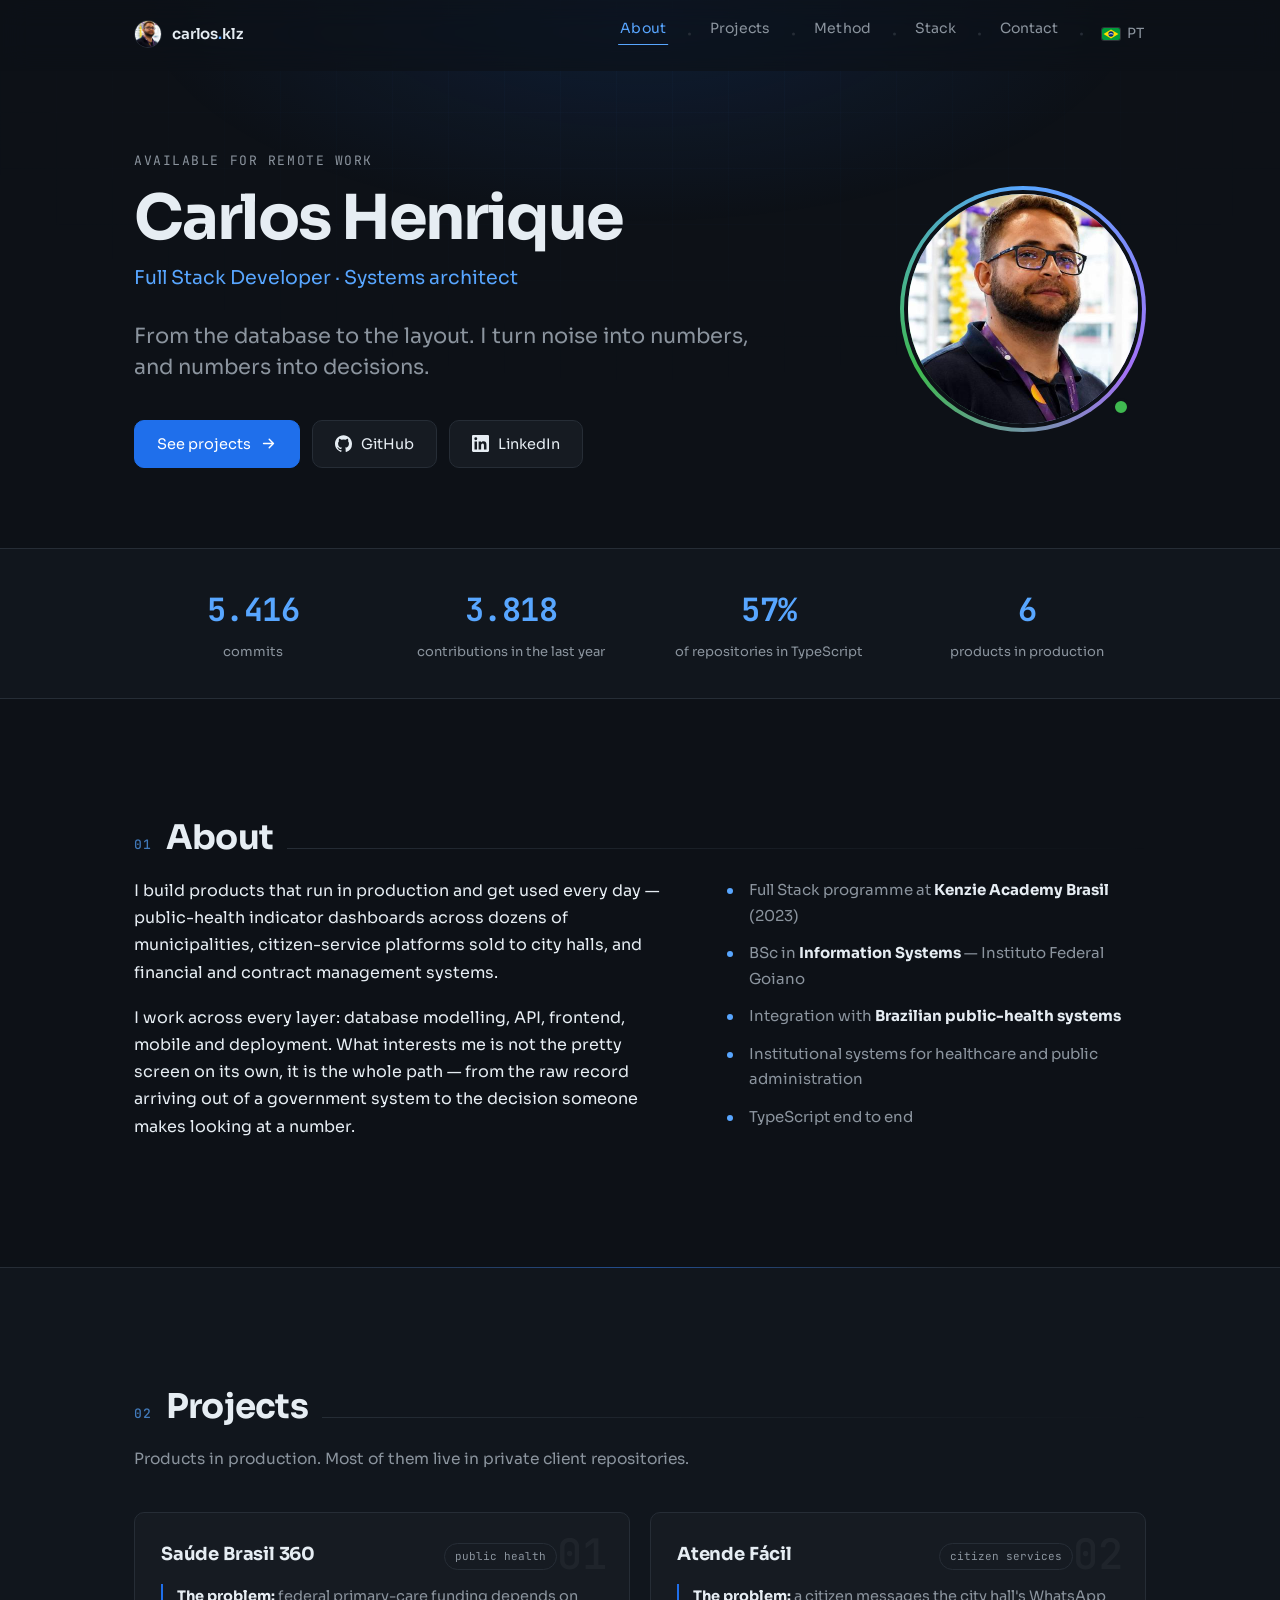
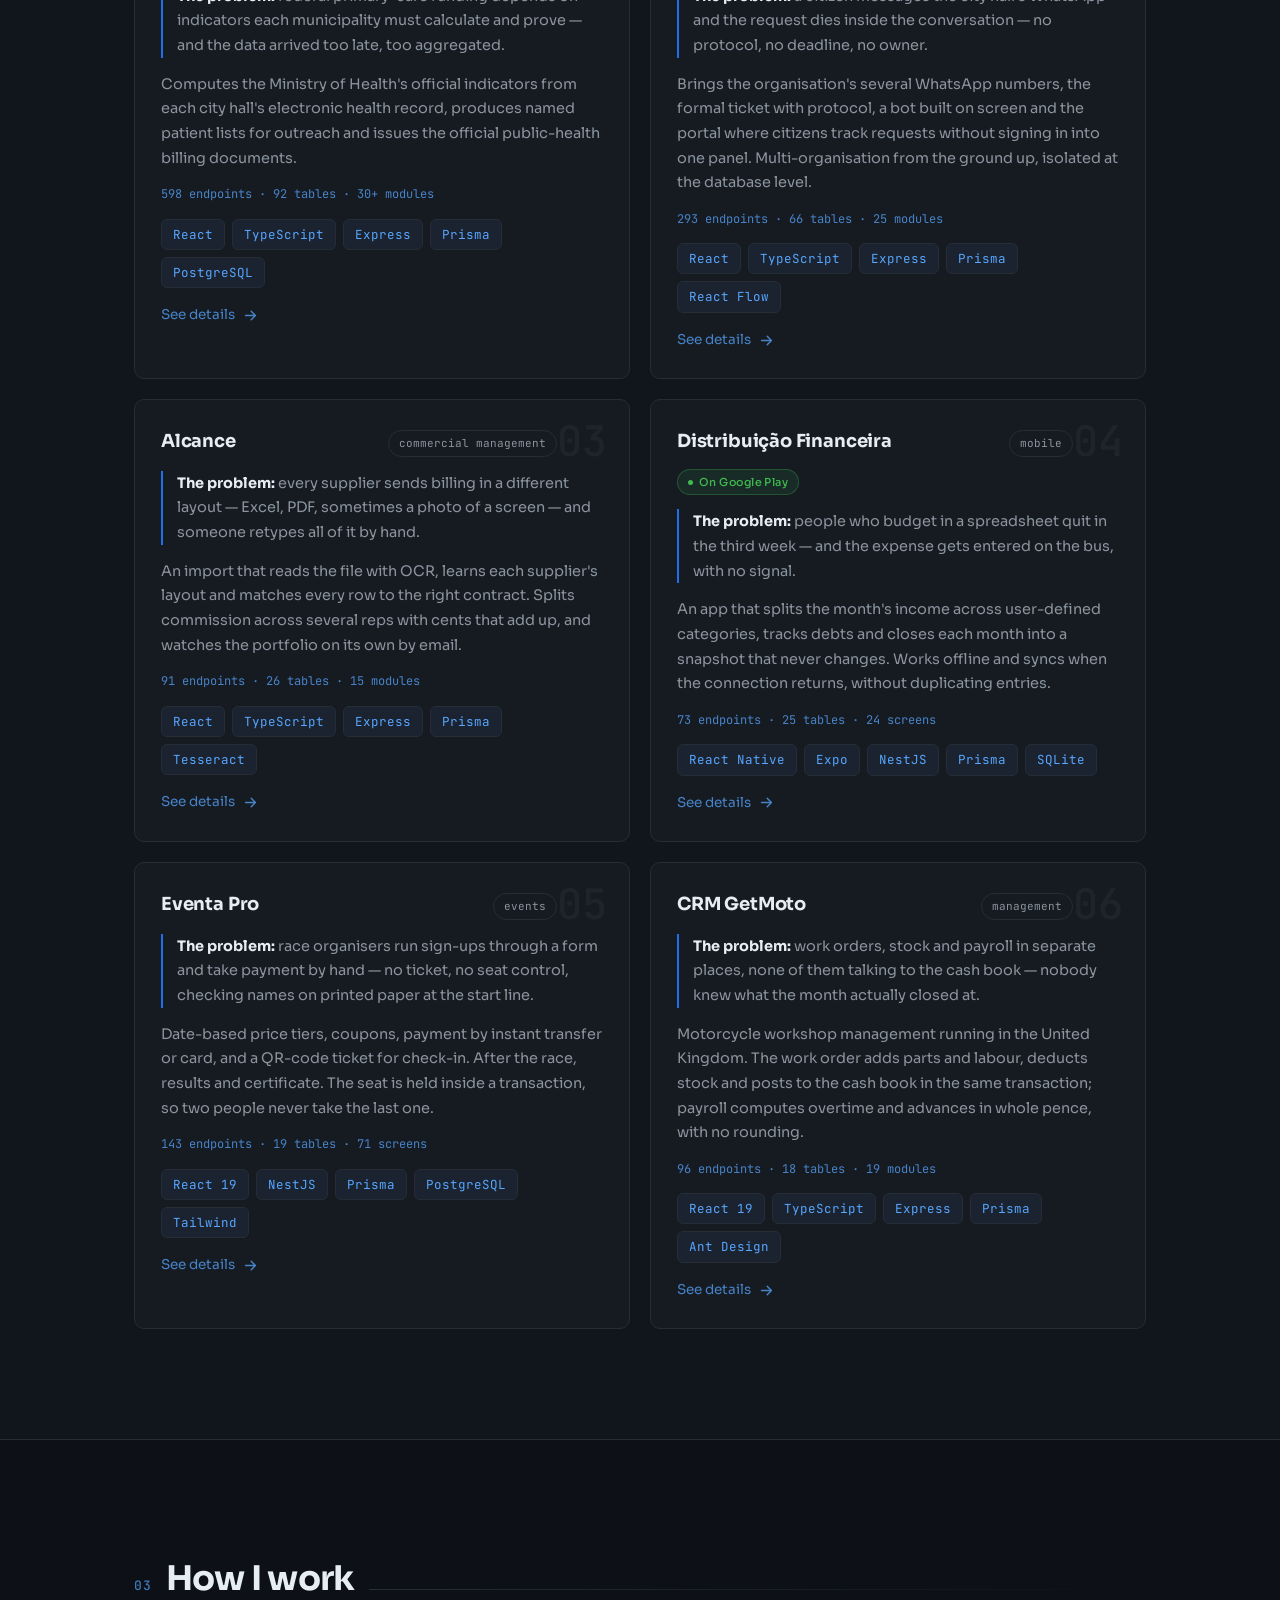
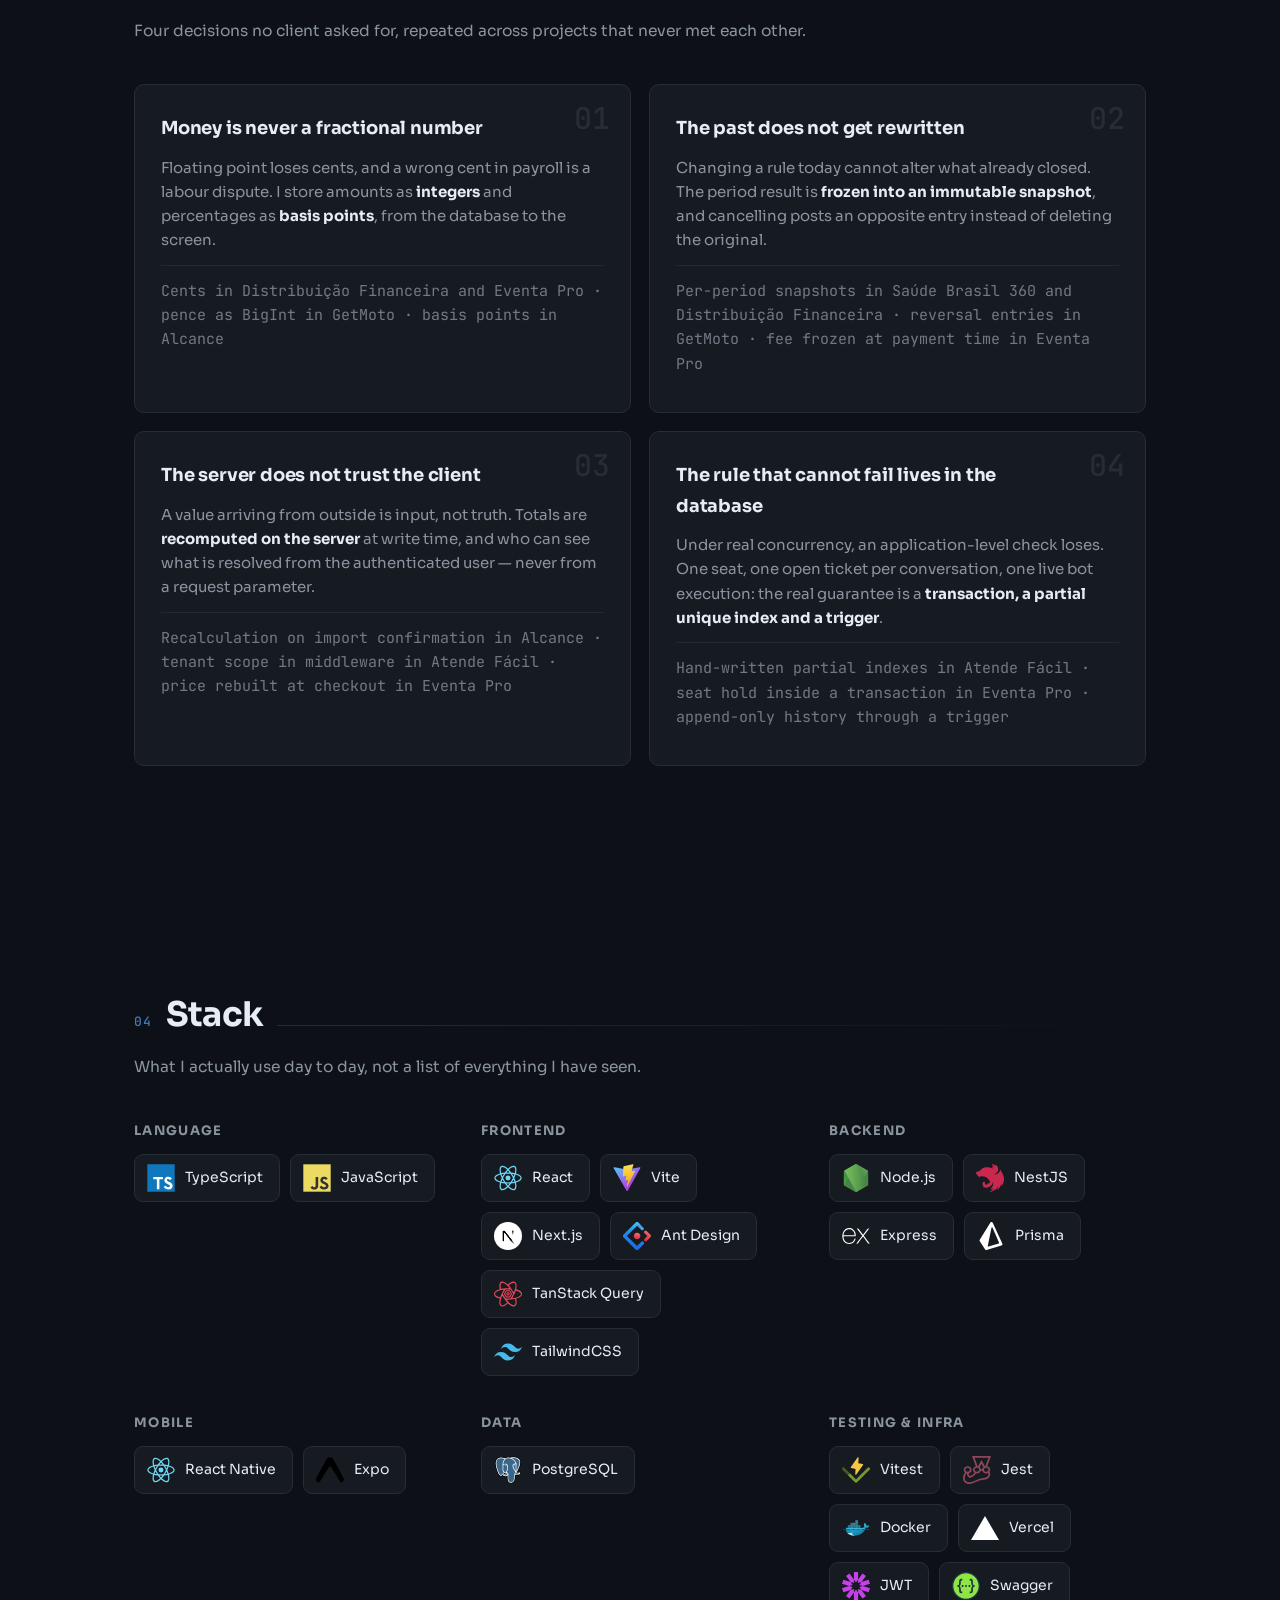
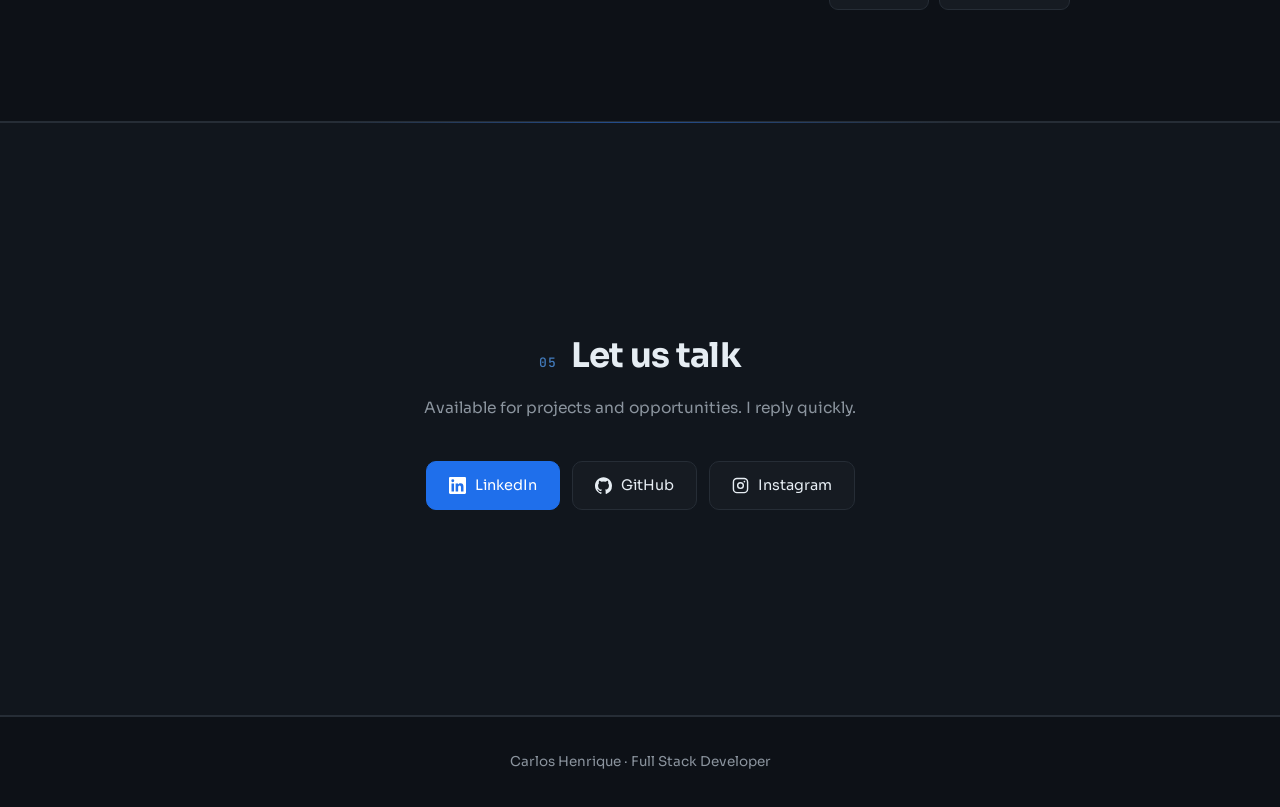
==== commit c4a3521c: "Corrige pagina em branco: link de idioma quebrava o script inteiro O link de troca de idioma entrou " ====
--- a/en/index.html
+++ b/en/index.html
@@ -3,6 +3,9 @@
 <head>
 <meta charset="utf-8">
 <meta name="viewport" content="width=device-width, initial-scale=1">
+<script>document.documentElement.classList.add('js');</script>
+<!-- a classe .js habilita a animacao de entrada; sem ela o conteudo
+     aparece direto, entao uma falha de script nunca deixa a pagina vazia -->
 <title>Carlos Henrique — Full Stack Developer</title>
 <meta name="description" content="Full stack developer and systems architect. Public-health indicator dashboards, citizen-service platforms for city halls and management systems in production.">
 <link rel="canonical" href="https://kralluz.github.io/en/">
@@ -158,7 +161,7 @@
       <li><a href="#metodo">Method</a></li>
       <li><a href="#stack">Stack</a></li>
       <li><a href="#contato">Contact</a></li>
-      <li><a class="troca-idioma" href="../" hreflang="pt-BR">PT</a></li>
+      <li><a class="troca-idioma" href="../" hreflang="pt-BR" title="Ler em português" aria-label="Ler em português"><svg class="bandeira" viewBox="0 0 30 20" aria-hidden="true"><use href="#f-br"/></svg>PT</a></li>
     </ul>
   </div>
   <div class="nav-progresso" id="progresso"></div>
@@ -180,6 +183,19 @@
     <circle cx="12" cy="12" r="4"/>
     <circle cx="17.5" cy="6.5" r="1.2" fill="currentColor" stroke="none"/>
   </symbol>
+  <symbol id="f-br" viewBox="0 0 30 20">
+    <rect width="30" height="20" fill="#009b3a"/>
+    <path d="M15 2.6 27.4 10 15 17.4 2.6 10Z" fill="#fedf00"/>
+    <circle cx="15" cy="10" r="4.4" fill="#002776"/>
+    <path d="M10.9 11.4a5.2 5.2 0 0 1 8.2 0" fill="none" stroke="#fff" stroke-width="1.3"/>
+  </symbol>
+  <symbol id="f-en" viewBox="0 0 30 20">
+    <rect width="30" height="20" fill="#012169"/>
+    <path d="M0 0 30 20M30 0 0 20" stroke="#fff" stroke-width="4.4"/>
+    <path d="M0 0 30 20M30 0 0 20" stroke="#c8102e" stroke-width="2.2"/>
+    <path d="M15 0v20M0 10h30" stroke="#fff" stroke-width="6.6"/>
+    <path d="M15 0v20M0 10h30" stroke="#c8102e" stroke-width="3.8"/>
+  </symbol>
 </svg>
 
 
--- a/style.css
+++ b/style.css
@@ -344,7 +344,9 @@
 
 /* --------------------- revelar na rolagem --------------------- */
 /* estado inicial: deslocado e invisível. O JS adiciona .visivel */
-.revelar {
+/* Só esconde quando o JS esta rodando (a classe .js entra no <html> por um
+   script inline no head). Sem JS, ou se o script quebrar, o conteudo aparece. */
+.js .revelar {
   opacity: 0;
   transform: translateY(22px);
   transition: opacity .7s cubic-bezier(.22,.61,.36,1),
@@ -352,7 +354,7 @@
   will-change: opacity, transform;
 }
 
-.revelar.visivel {
+.js .revelar.visivel {
   opacity: 1;
   transform: none;
 }
@@ -994,7 +996,12 @@
   scroll-behavior: smooth;
 }
 
-body { overflow-x: hidden; }        /* nada empurra a pagina de lado */
+/* Nada empurra a pagina de lado.
+   ATENCAO: tem que ser `clip`, nao `hidden`. `overflow-x: hidden` forca o
+   overflow-y a virar `auto`, o body vira um container de rolagem e o
+   IntersectionObserver do script.js nunca mais dispara — a pagina inteira
+   fica invisivel. `clip` corta sem criar container. */
+html, body { overflow-x: clip; }
 
 /* nenhuma imagem estoura a largura da tela */
 img, svg { max-width: 100%; }
@@ -1216,3 +1223,21 @@
   .principio-num { font-size: 24px; top: 16px; right: 16px; }
   .principio-onde { font-size: 11px; }
 }
+
+
+/* --------------------- seletor de idioma --------------------- */
+.troca-idioma {
+  display: inline-flex;
+  align-items: center;
+  gap: 7px;
+}
+
+.bandeira {
+  width: 18px;
+  height: 12px;
+  border-radius: 2px;
+  flex-shrink: 0;
+  box-shadow: 0 0 0 1px rgba(255, 255, 255, .14);
+  /* o simbolo ja corta no viewBox; isto evita serrilhado nas diagonais */
+  shape-rendering: geometricPrecision;
+}
